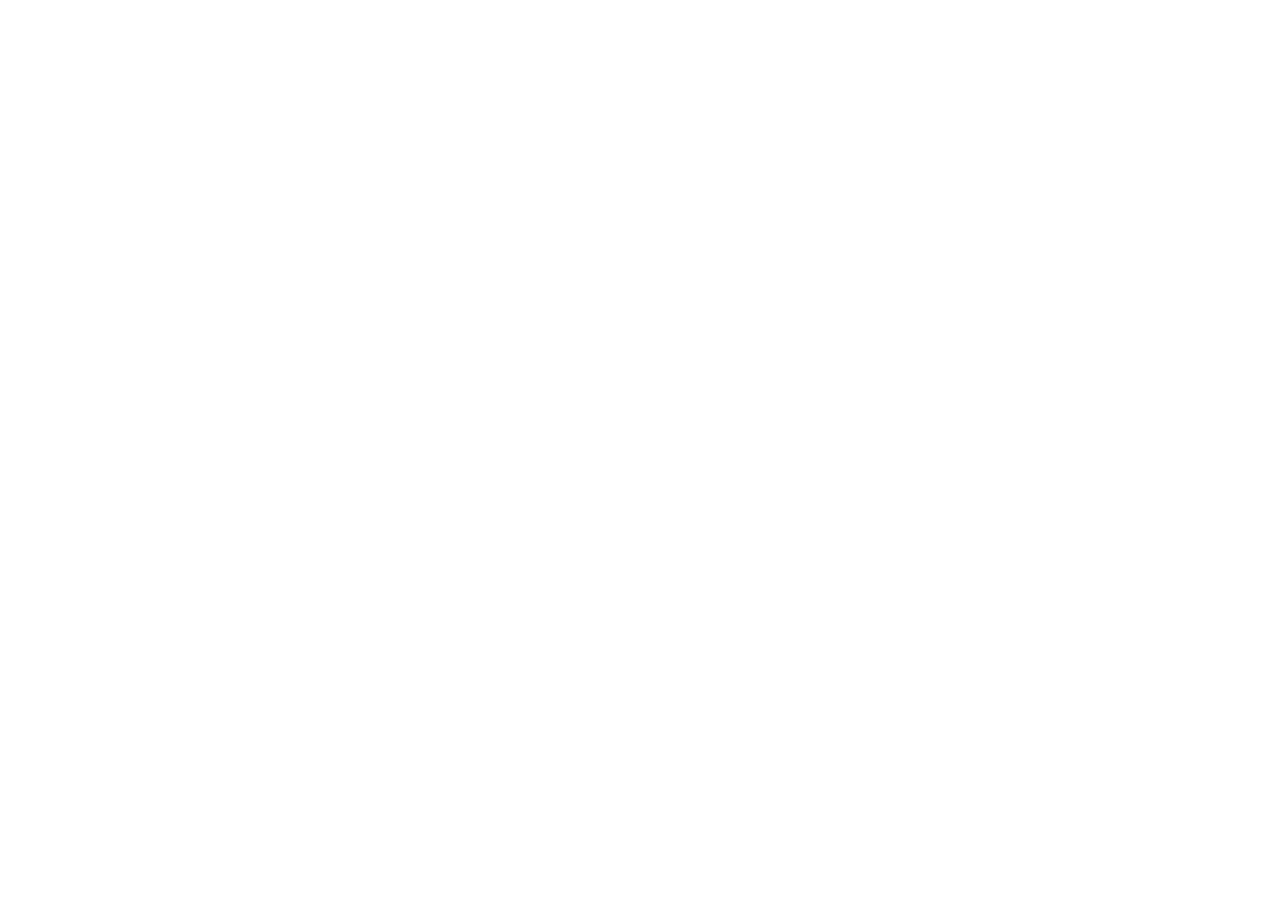
==== prototype/app/index.html @ cb1d1610 "Pact landing page: receipt-style redesign and Google Sheet sign-ups Co-Authored-By: Claude Opus 5.5 " ====
<!DOCTYPE html>
<html lang="en"><head><meta charset="utf-8"><meta name="viewport" content="width=device-width,initial-scale=1">
<title>Pact prototype</title>
<link rel="preconnect" href="https://fonts.googleapis.com"><link href="https://fonts.googleapis.com/css2?family=Inter:wght@400;500;600;700;800&display=swap" rel="stylesheet">
<link rel="stylesheet" href="app.css">
<style>html,body{margin:0;background:transparent!important;overflow:hidden}</style>
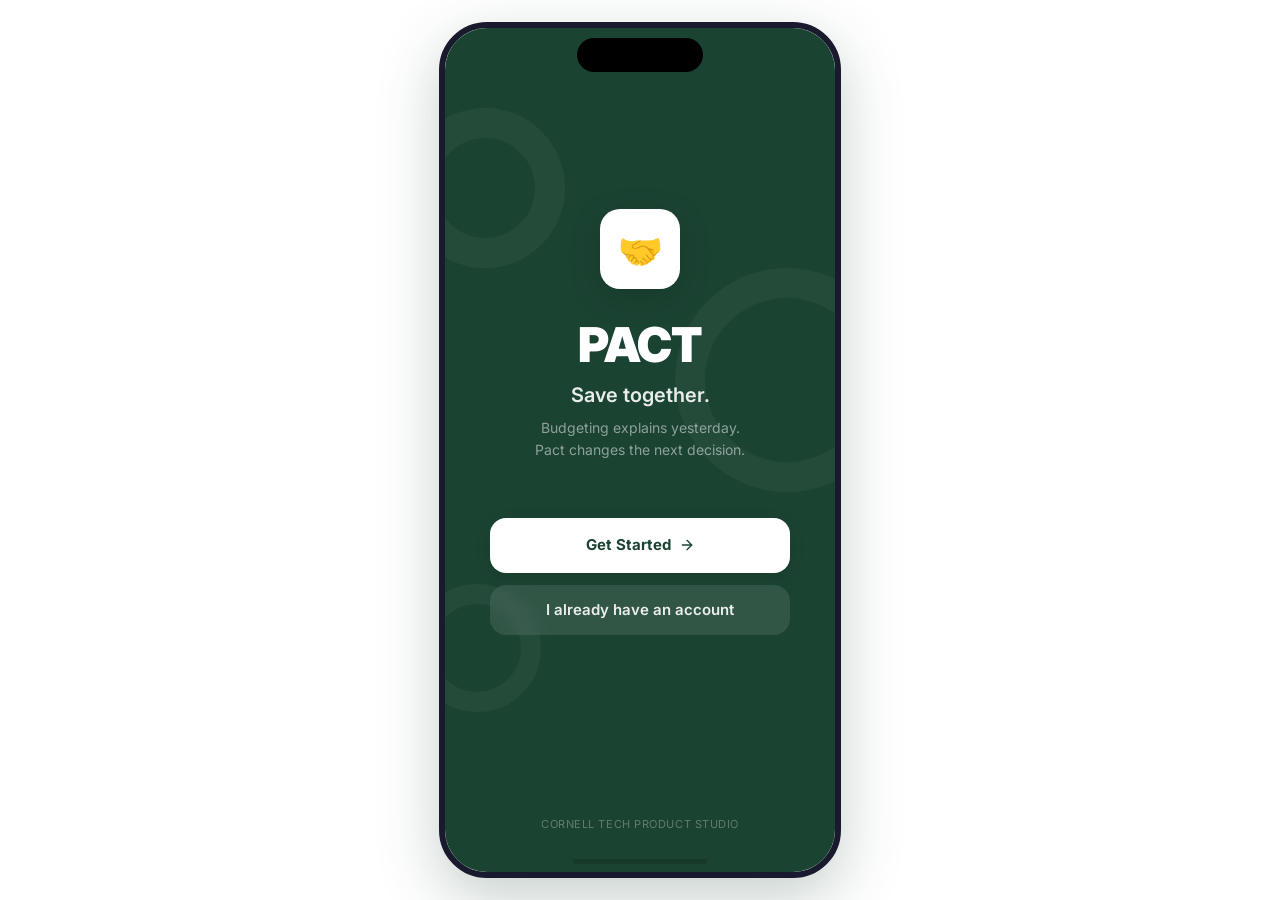
==== commit b0ce63c2: "Restore demo app root and script tags Co-Authored-By: Claude Opus 5.5 <noreply@anthropic.com>" ====
--- a/prototype/app/index.html
+++ b/prototype/app/index.html
@@ -4,3 +4,4 @@
 <link rel="preconnect" href="https://fonts.googleapis.com"><link href="https://fonts.googleapis.com/css2?family=Inter:wght@400;500;600;700;800&display=swap" rel="stylesheet">
 <link rel="stylesheet" href="app.css">
 <style>html,body{margin:0;background:transparent!important;overflow:hidden}</style>
+</head><body class="antialiased"><div id="root"></div><script src="app.js"></script></body></html>
